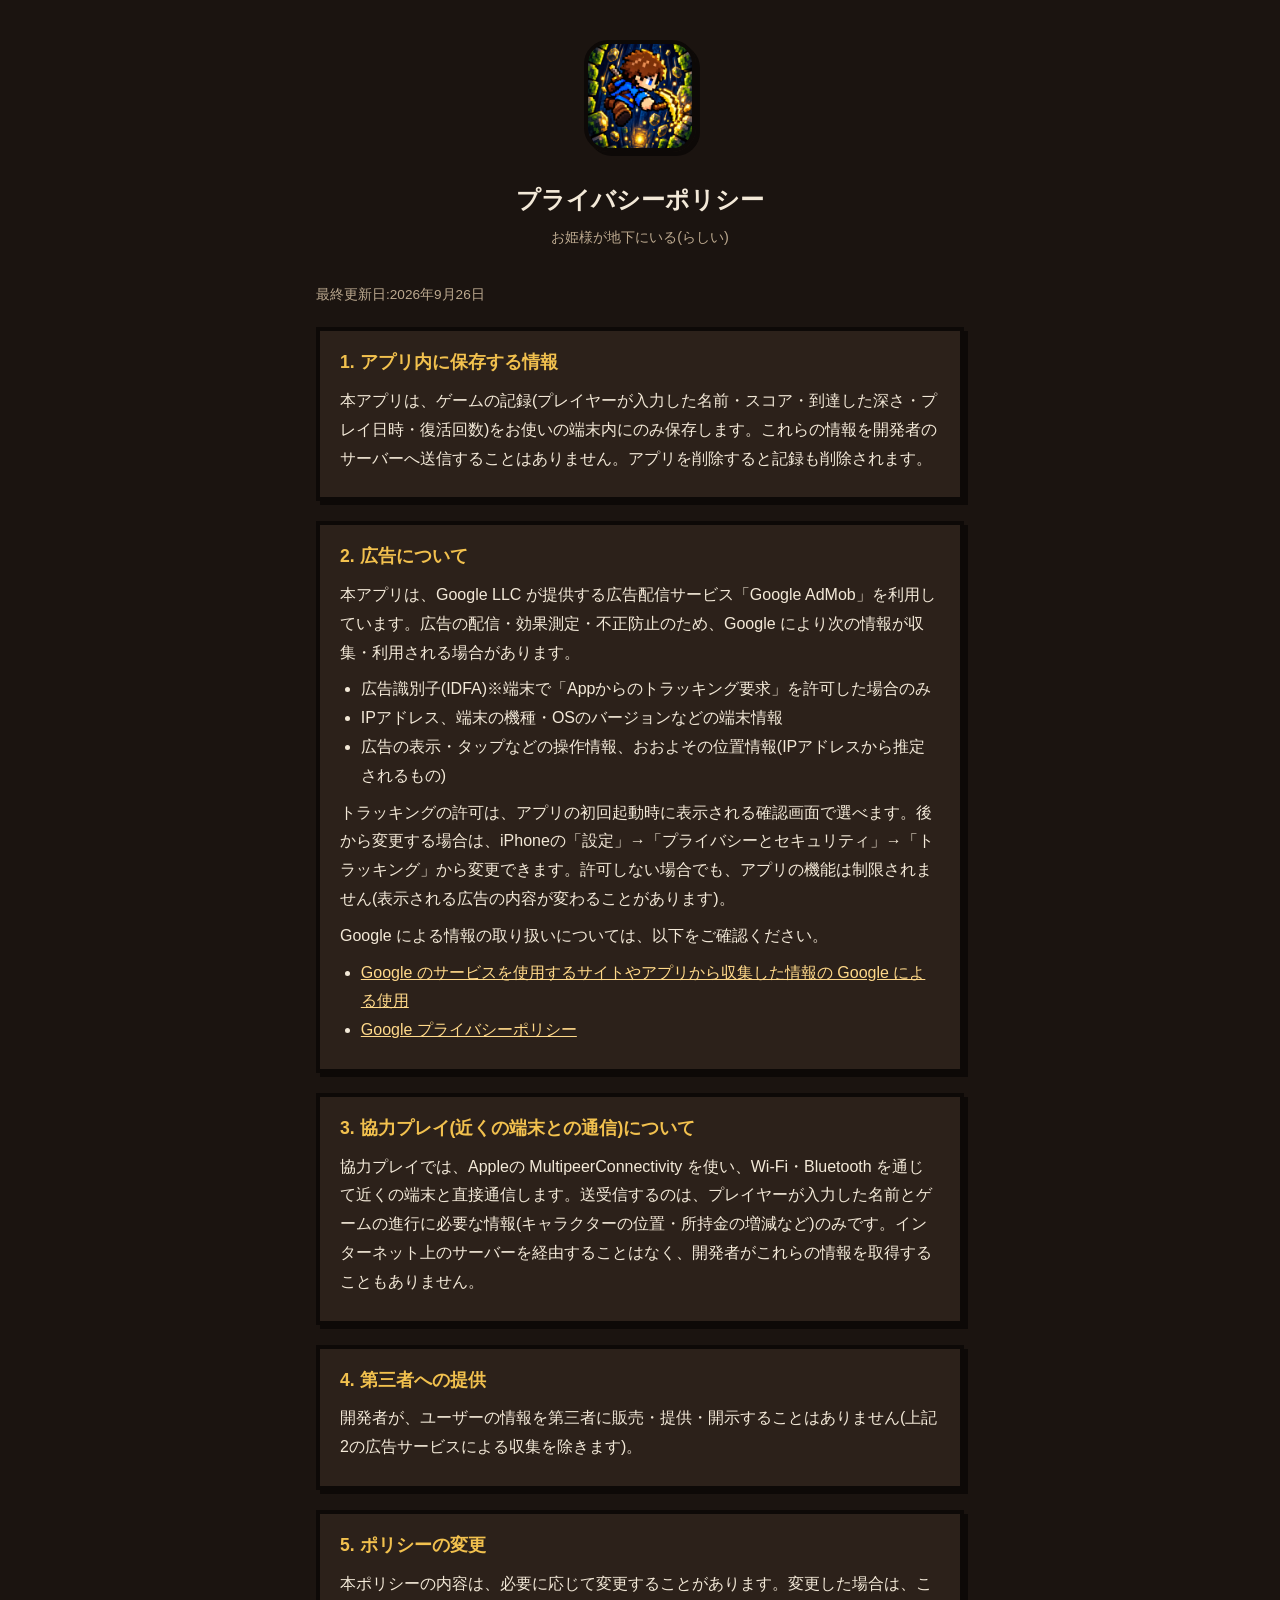
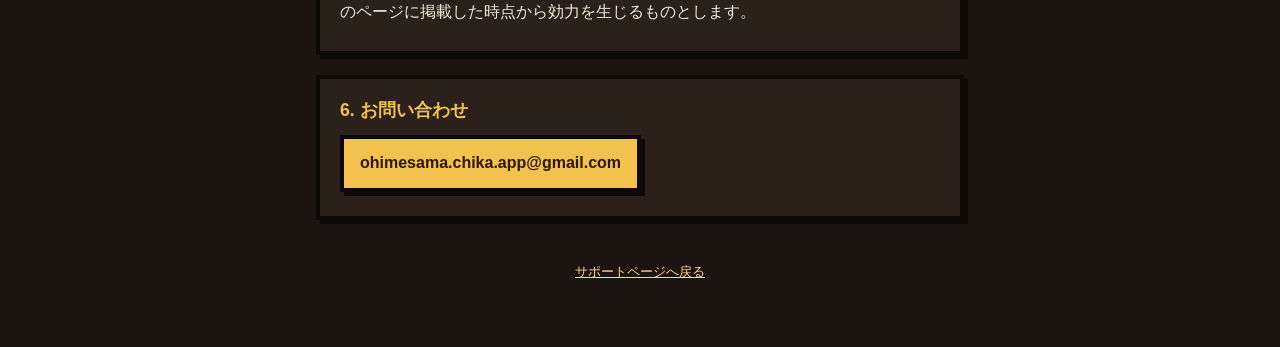
==== privacy.html @ d92d2763 "サポートページとプライバシーポリシーを追加 Co-Authored-By: Claude Opus 5.5 <noreply@anthropic.com>" ====
<!DOCTYPE html>
<html lang="ja">
<head>
  <meta charset="UTF-8">
  <meta name="viewport" content="width=device-width, initial-scale=1">
  <title>お姫様が地下にいる(らしい) プライバシーポリシー</title>
  <link rel="stylesheet" href="style.css">
</head>
<body>
<main>
  <header>
    <img src="icon.png" alt="アプリアイコン">
    <h1>プライバシーポリシー</h1>
    <p class="sub">お姫様が地下にいる(らしい)</p>
  </header>

  <p class="note">最終更新日:2026年9月26日</p>

  <section>
    <h2>1. アプリ内に保存する情報</h2>
    <p>本アプリは、ゲームの記録(プレイヤーが入力した名前・スコア・到達した深さ・プレイ日時・復活回数)をお使いの端末内にのみ保存します。これらの情報を開発者のサーバーへ送信することはありません。アプリを削除すると記録も削除されます。</p>
  </section>

  <section>
    <h2>2. 広告について</h2>
    <p>本アプリは、Google LLC が提供する広告配信サービス「Google AdMob」を利用しています。広告の配信・効果測定・不正防止のため、Google により次の情報が収集・利用される場合があります。</p>
    <ul>
      <li>広告識別子(IDFA)※端末で「Appからのトラッキング要求」を許可した場合のみ</li>
      <li>IPアドレス、端末の機種・OSのバージョンなどの端末情報</li>
      <li>広告の表示・タップなどの操作情報、おおよその位置情報(IPアドレスから推定されるもの)</li>
    </ul>
    <p>トラッキングの許可は、アプリの初回起動時に表示される確認画面で選べます。後から変更する場合は、iPhoneの「設定」→「プライバシーとセキュリティ」→「トラッキング」から変更できます。許可しない場合でも、アプリの機能は制限されません(表示される広告の内容が変わることがあります)。</p>
    <p>Google による情報の取り扱いについては、以下をご確認ください。</p>
    <ul>
      <li><a href="https://policies.google.com/technologies/partner-sites?hl=ja" target="_blank" rel="noopener">Google のサービスを使用するサイトやアプリから収集した情報の Google による使用</a></li>
      <li><a href="https://policies.google.com/privacy?hl=ja" target="_blank" rel="noopener">Google プライバシーポリシー</a></li>
    </ul>
  </section>

  <section>
    <h2>3. 協力プレイ(近くの端末との通信)について</h2>
    <p>協力プレイでは、Appleの MultipeerConnectivity を使い、Wi-Fi・Bluetooth を通じて近くの端末と直接通信します。送受信するのは、プレイヤーが入力した名前とゲームの進行に必要な情報(キャラクターの位置・所持金の増減など)のみです。インターネット上のサーバーを経由することはなく、開発者がこれらの情報を取得することもありません。</p>
  </section>

  <section>
    <h2>4. 第三者への提供</h2>
    <p>開発者が、ユーザーの情報を第三者に販売・提供・開示することはありません(上記2の広告サービスによる収集を除きます)。</p>
  </section>

  <section>
    <h2>5. ポリシーの変更</h2>
    <p>本ポリシーの内容は、必要に応じて変更することがあります。変更した場合は、このページに掲載した時点から効力を生じるものとします。</p>
  </section>

  <section>
    <h2>6. お問い合わせ</h2>
    <p><a class="mail" href="mailto:ohimesama.chika.app@gmail.com">ohimesama.chika.app@gmail.com</a></p>
  </section>

  <footer><a href="./">サポートページへ戻る</a></footer>
</main>
</body>
</html>
---- style.css ----
:root {
  --bg: #1b1410;
  --panel: #2c211a;
  --border: #0d0907;
  --text: #f3e9d8;
  --muted: #bca98f;
  --accent: #f2c14e;
  --link: #ffd98a;
}
* { box-sizing: border-box; }
body {
  margin: 0;
  background: var(--bg);
  color: var(--text);
  font-family: "Hiragino Sans", "Hiragino Kaku Gothic ProN", "Noto Sans JP", sans-serif;
  line-height: 1.8;
}
main { max-width: 680px; margin: 0 auto; padding: 40px 16px 64px; }
header { text-align: center; margin-bottom: 32px; }
header img {
  width: 112px; height: 112px;
  border-radius: 24px;
  border: 4px solid var(--border);
  box-shadow: 4px 4px 0 var(--border);
}
h1 { font-size: 1.5rem; margin: 16px 0 4px; }
.sub { color: var(--muted); margin: 0; font-size: .9rem; }
section {
  background: var(--panel);
  border: 4px solid var(--border);
  box-shadow: 4px 4px 0 var(--border);
  padding: 16px 20px;
  margin: 20px 0;
}
h2 { font-size: 1.1rem; color: var(--accent); margin: 0 0 8px; }
p, ul { margin: 8px 0; }
ul { padding-left: 1.3em; }
a { color: var(--link); }
.mail {
  display: inline-block;
  background: var(--accent);
  color: #2a1a05;
  font-weight: bold;
  text-decoration: none;
  padding: 10px 16px;
  border: 4px solid var(--border);
  box-shadow: 4px 4px 0 var(--border);
  word-break: break-all;
}
.note { color: var(--muted); font-size: .85rem; }
footer { text-align: center; color: var(--muted); font-size: .8rem; margin-top: 40px; }
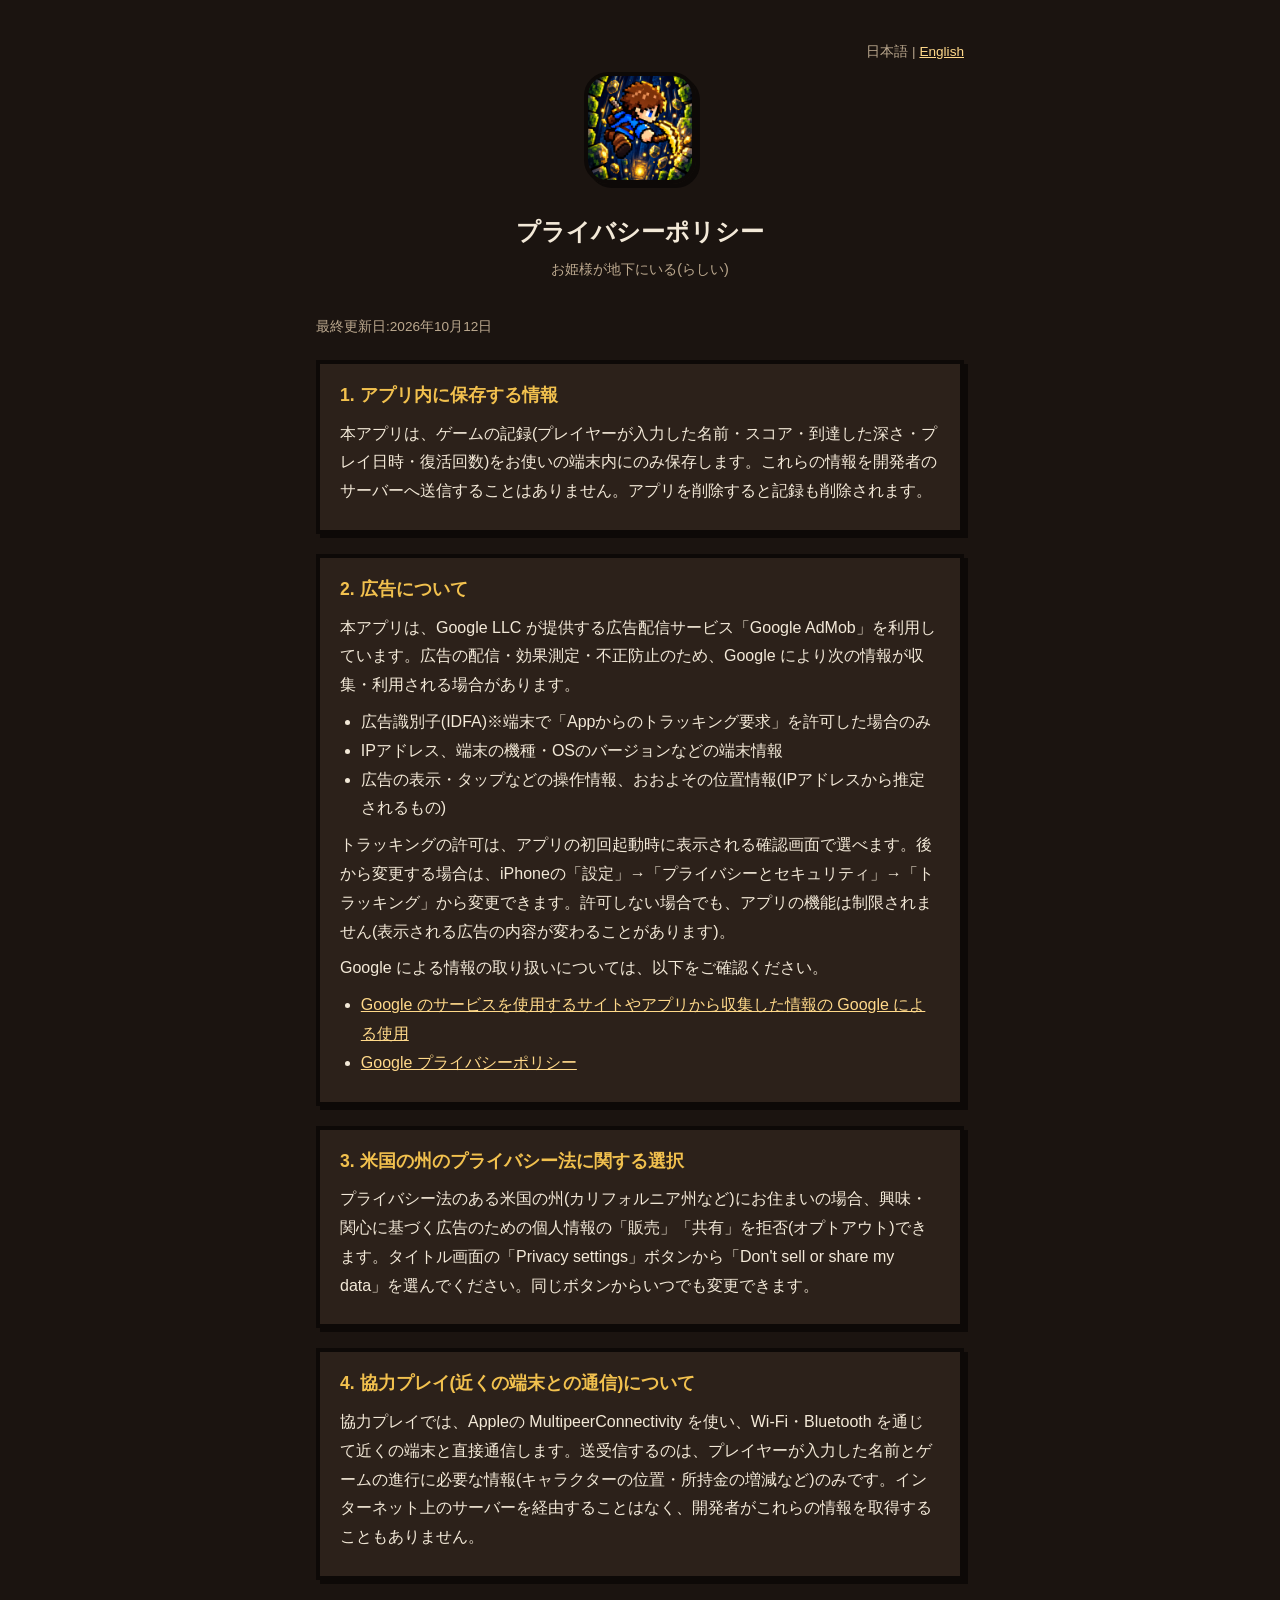
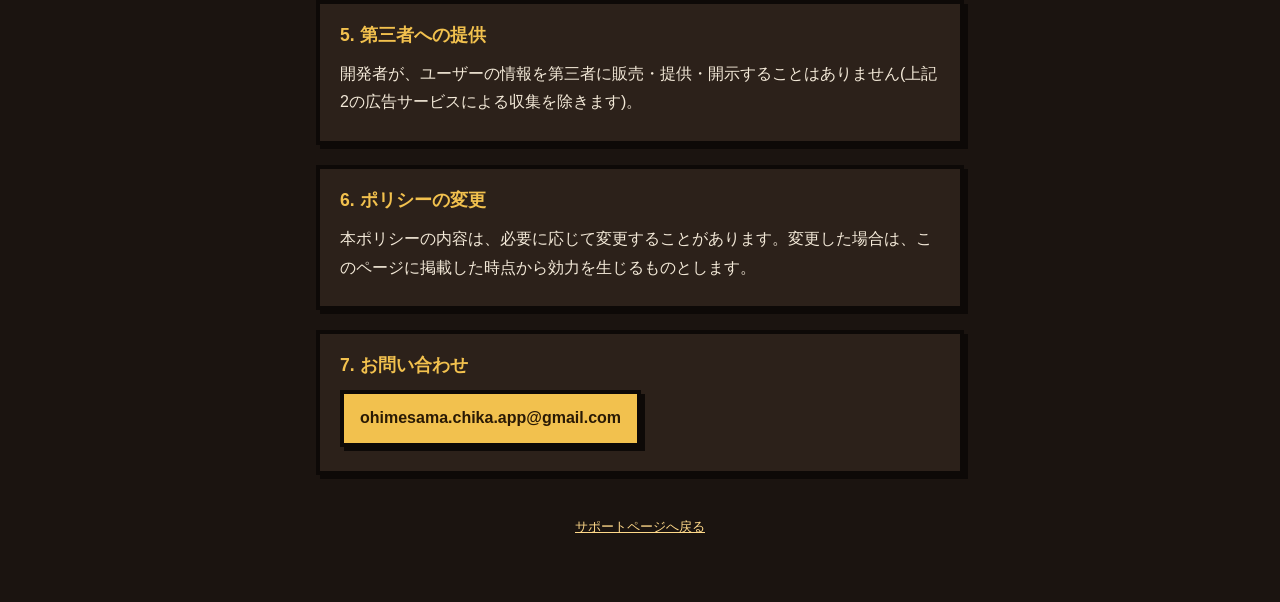
==== commit 40990c46: "英語ページ(サポート・プライバシーポリシー)を追加、米国州のオプトアウトを追記 Co-Authored-By: Claude Opus 5.5 <noreply@anthropic.com> Clau" ====
--- a/privacy.html
+++ b/privacy.html
@@ -8,13 +8,14 @@
 </head>
 <body>
 <main>
+  <p class="lang">日本語 | <a href="en/privacy.html">English</a></p>
   <header>
     <img src="icon.png" alt="アプリアイコン">
     <h1>プライバシーポリシー</h1>
     <p class="sub">お姫様が地下にいる(らしい)</p>
   </header>
 
-  <p class="note">最終更新日:2026年9月26日</p>
+  <p class="note">最終更新日:2026年10月12日</p>
 
   <section>
     <h2>1. アプリ内に保存する情報</h2>
@@ -38,22 +39,27 @@
   </section>
 
   <section>
-    <h2>3. 協力プレイ(近くの端末との通信)について</h2>
+    <h2>3. 米国の州のプライバシー法に関する選択</h2>
+    <p>プライバシー法のある米国の州(カリフォルニア州など)にお住まいの場合、興味・関心に基づく広告のための個人情報の「販売」「共有」を拒否(オプトアウト)できます。タイトル画面の「Privacy settings」ボタンから「Don't sell or share my data」を選んでください。同じボタンからいつでも変更できます。</p>
+  </section>
+
+  <section>
+    <h2>4. 協力プレイ(近くの端末との通信)について</h2>
     <p>協力プレイでは、Appleの MultipeerConnectivity を使い、Wi-Fi・Bluetooth を通じて近くの端末と直接通信します。送受信するのは、プレイヤーが入力した名前とゲームの進行に必要な情報(キャラクターの位置・所持金の増減など)のみです。インターネット上のサーバーを経由することはなく、開発者がこれらの情報を取得することもありません。</p>
   </section>
 
   <section>
-    <h2>4. 第三者への提供</h2>
+    <h2>5. 第三者への提供</h2>
     <p>開発者が、ユーザーの情報を第三者に販売・提供・開示することはありません(上記2の広告サービスによる収集を除きます)。</p>
   </section>
 
   <section>
-    <h2>5. ポリシーの変更</h2>
+    <h2>6. ポリシーの変更</h2>
     <p>本ポリシーの内容は、必要に応じて変更することがあります。変更した場合は、このページに掲載した時点から効力を生じるものとします。</p>
   </section>
 
   <section>
-    <h2>6. お問い合わせ</h2>
+    <h2>7. お問い合わせ</h2>
     <p><a class="mail" href="mailto:ohimesama.chika.app@gmail.com">ohimesama.chika.app@gmail.com</a></p>
   </section>
 
--- a/style.css
+++ b/style.css
@@ -36,7 +36,7 @@
 p, ul { margin: 8px 0; }
 ul { padding-left: 1.3em; }
 a { color: var(--link); }
-.mail {
+.mail, .store {
   display: inline-block;
   background: var(--accent);
   color: #2a1a05;
@@ -47,5 +47,7 @@
   box-shadow: 4px 4px 0 var(--border);
   word-break: break-all;
 }
+.store { margin-top: 12px; }
 .note { color: var(--muted); font-size: .85rem; }
 footer { text-align: center; color: var(--muted); font-size: .8rem; margin-top: 40px; }
+.lang { text-align: right; font-size: .85rem; color: var(--muted); margin: 0 0 8px; }
